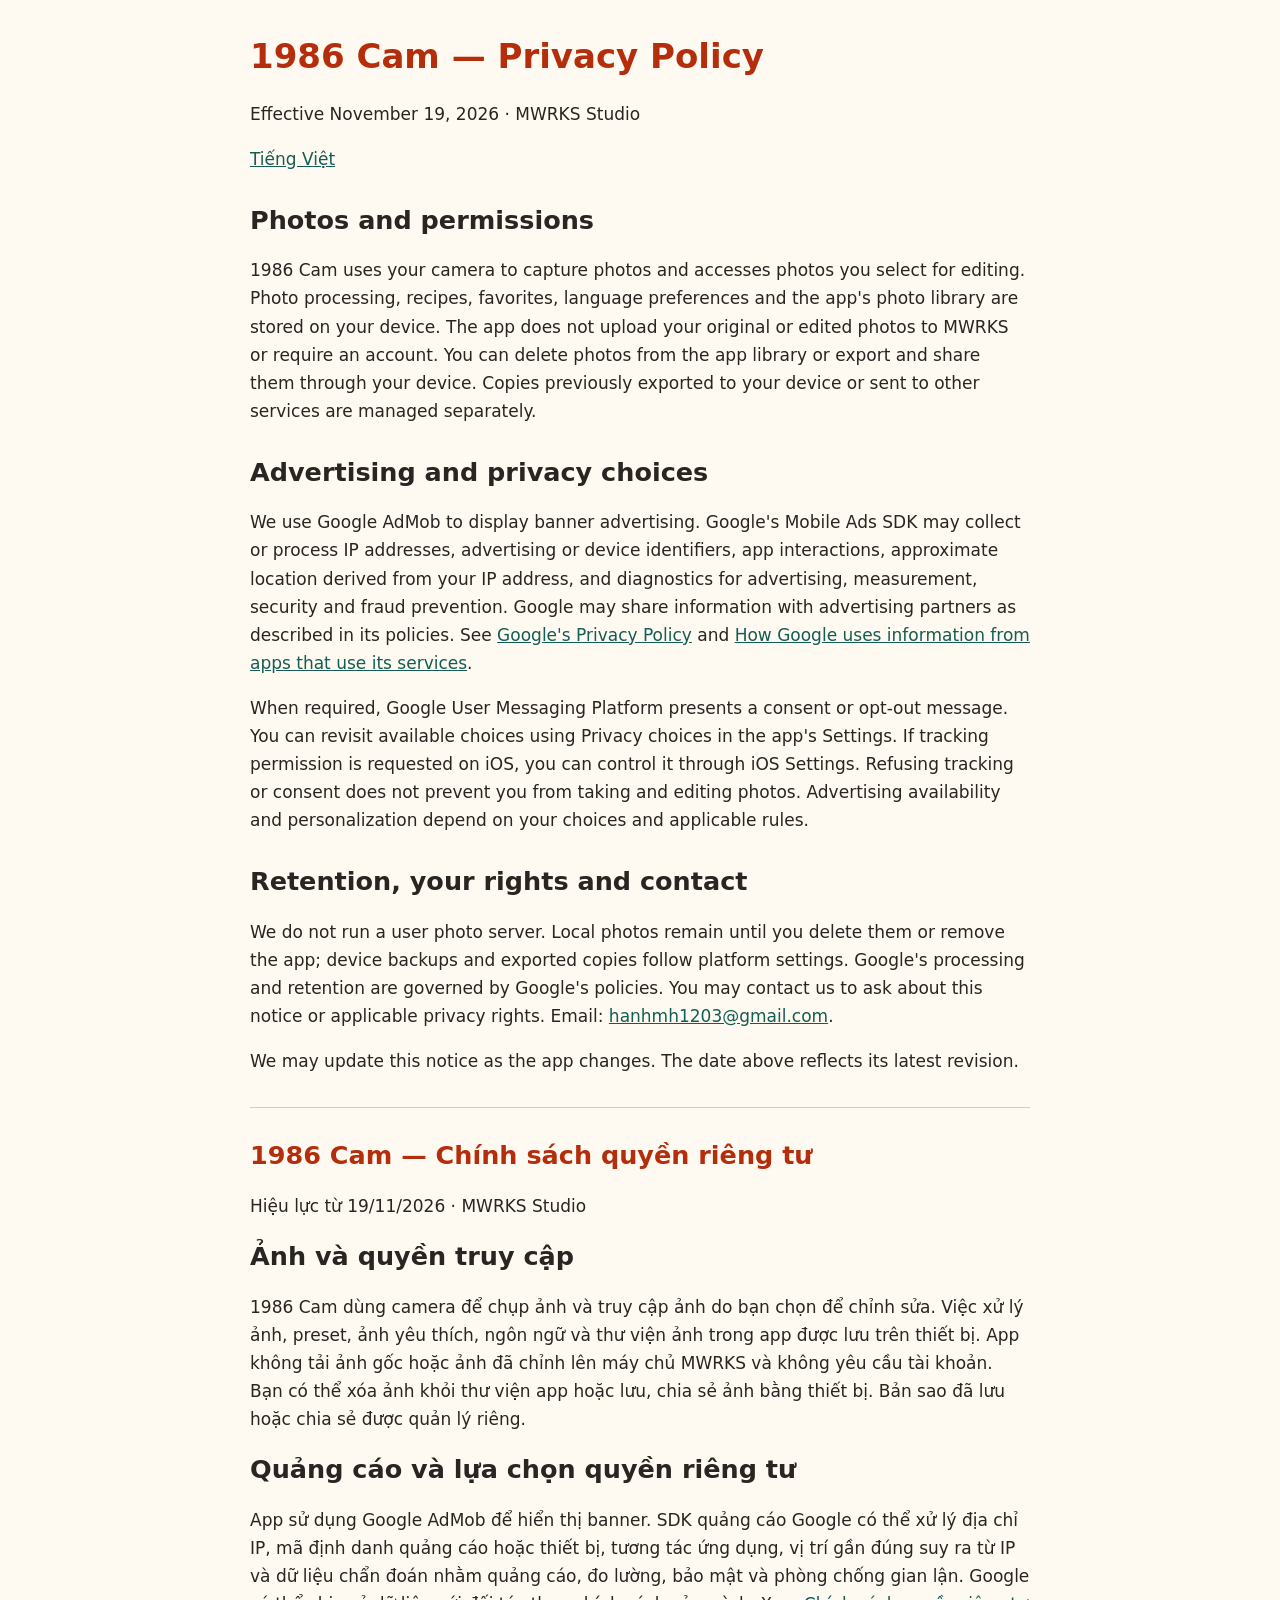
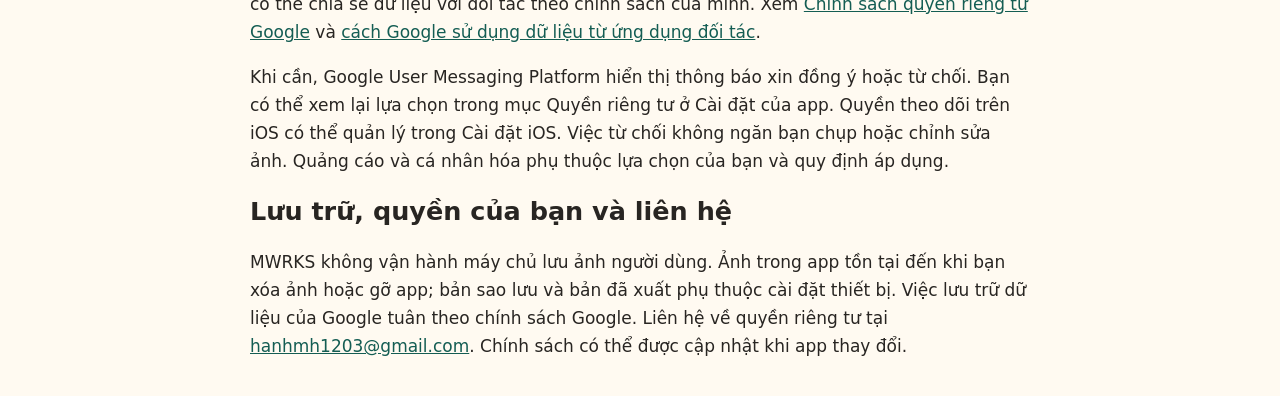
==== 1986cam/privacy.html @ 345cb7e1 "Publish 1986 Cam privacy policy" ====
<!doctype html>
<html lang="en">
<head><meta charset="utf-8"><meta name="viewport" content="width=device-width,initial-scale=1"><title>1986 Cam | Privacy Policy</title>
<style>body{font:17px/1.65 system-ui,sans-serif;max-width:780px;margin:36px auto;padding:0 22px;color:#282522;background:#fffaf1}h1,h2{line-height:1.2}h1{color:#b42e0b}a{color:#145d53}section{margin:2rem 0}hr{border:0;border-top:1px solid #ccc}</style></head>
<body><h1>1986 Cam — Privacy Policy</h1><p>Effective November 19, 2026 · MWRKS Studio</p><p><a href="#vi">Tiếng Việt</a></p>
<section><h2>Photos and permissions</h2><p>1986 Cam uses your camera to capture photos and accesses photos you select for editing. Photo processing, recipes, favorites, language preferences and the app's photo library are stored on your device. The app does not upload your original or edited photos to MWRKS or require an account. You can delete photos from the app library or export and share them through your device. Copies previously exported to your device or sent to other services are managed separately.</p></section>
<section><h2>Advertising and privacy choices</h2><p>We use Google AdMob to display banner advertising. Google's Mobile Ads SDK may collect or process IP addresses, advertising or device identifiers, app interactions, approximate location derived from your IP address, and diagnostics for advertising, measurement, security and fraud prevention. Google may share information with advertising partners as described in its policies. See <a href="https://policies.google.com/privacy">Google's Privacy Policy</a> and <a href="https://policies.google.com/technologies/partner-sites">How Google uses information from apps that use its services</a>.</p><p>When required, Google User Messaging Platform presents a consent or opt-out message. You can revisit available choices using Privacy choices in the app's Settings. If tracking permission is requested on iOS, you can control it through iOS Settings. Refusing tracking or consent does not prevent you from taking and editing photos. Advertising availability and personalization depend on your choices and applicable rules.</p></section>
<section><h2>Retention, your rights and contact</h2><p>We do not run a user photo server. Local photos remain until you delete them or remove the app; device backups and exported copies follow platform settings. Google's processing and retention are governed by Google's policies. You may contact us to ask about this notice or applicable privacy rights. Email: <a href="mailto:hanhmh1203@gmail.com">hanhmh1203@gmail.com</a>.</p><p>We may update this notice as the app changes. The date above reflects its latest revision.</p></section>
<hr><section id="vi" lang="vi"><h1>1986 Cam — Chính sách quyền riêng tư</h1><p>Hiệu lực từ 19/11/2026 · MWRKS Studio</p><h2>Ảnh và quyền truy cập</h2><p>1986 Cam dùng camera để chụp ảnh và truy cập ảnh do bạn chọn để chỉnh sửa. Việc xử lý ảnh, preset, ảnh yêu thích, ngôn ngữ và thư viện ảnh trong app được lưu trên thiết bị. App không tải ảnh gốc hoặc ảnh đã chỉnh lên máy chủ MWRKS và không yêu cầu tài khoản. Bạn có thể xóa ảnh khỏi thư viện app hoặc lưu, chia sẻ ảnh bằng thiết bị. Bản sao đã lưu hoặc chia sẻ được quản lý riêng.</p><h2>Quảng cáo và lựa chọn quyền riêng tư</h2><p>App sử dụng Google AdMob để hiển thị banner. SDK quảng cáo Google có thể xử lý địa chỉ IP, mã định danh quảng cáo hoặc thiết bị, tương tác ứng dụng, vị trí gần đúng suy ra từ IP và dữ liệu chẩn đoán nhằm quảng cáo, đo lường, bảo mật và phòng chống gian lận. Google có thể chia sẻ dữ liệu với đối tác theo chính sách của mình. Xem <a href="https://policies.google.com/privacy?hl=vi">Chính sách quyền riêng tư Google</a> và <a href="https://policies.google.com/technologies/partner-sites?hl=vi">cách Google sử dụng dữ liệu từ ứng dụng đối tác</a>.</p><p>Khi cần, Google User Messaging Platform hiển thị thông báo xin đồng ý hoặc từ chối. Bạn có thể xem lại lựa chọn trong mục Quyền riêng tư ở Cài đặt của app. Quyền theo dõi trên iOS có thể quản lý trong Cài đặt iOS. Việc từ chối không ngăn bạn chụp hoặc chỉnh sửa ảnh. Quảng cáo và cá nhân hóa phụ thuộc lựa chọn của bạn và quy định áp dụng.</p><h2>Lưu trữ, quyền của bạn và liên hệ</h2><p>MWRKS không vận hành máy chủ lưu ảnh người dùng. Ảnh trong app tồn tại đến khi bạn xóa ảnh hoặc gỡ app; bản sao lưu và bản đã xuất phụ thuộc cài đặt thiết bị. Việc lưu trữ dữ liệu của Google tuân theo chính sách Google. Liên hệ về quyền riêng tư tại <a href="mailto:hanhmh1203@gmail.com">hanhmh1203@gmail.com</a>. Chính sách có thể được cập nhật khi app thay đổi.</p></section>
</body></html>
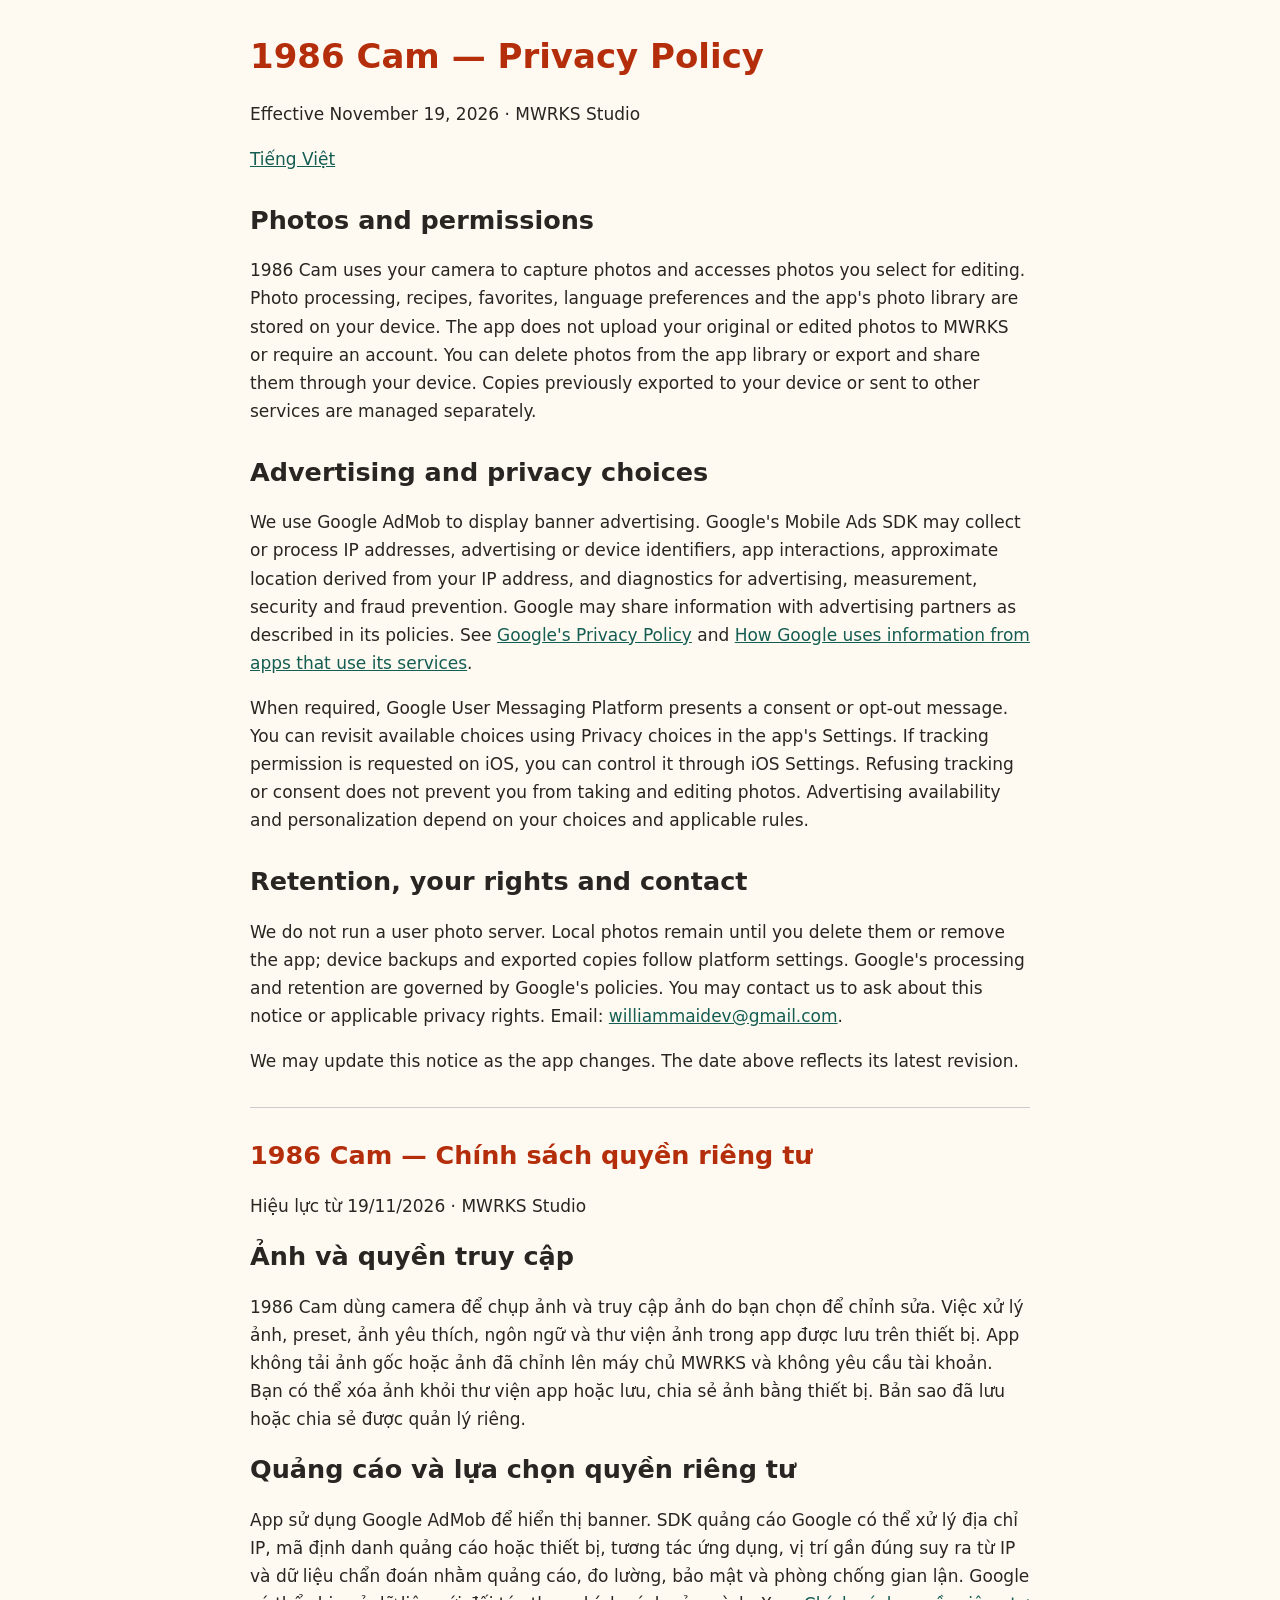
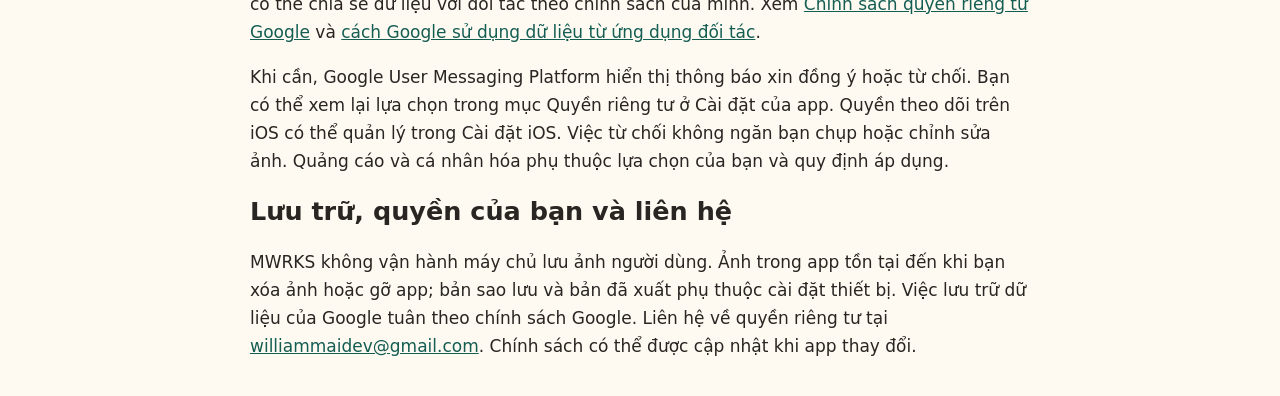
==== commit c6957b50: "Update 1986 Cam privacy contact email" ====
--- a/1986cam/privacy.html
+++ b/1986cam/privacy.html
@@ -5,6 +5,6 @@
 <body><h1>1986 Cam — Privacy Policy</h1><p>Effective November 19, 2026 · MWRKS Studio</p><p><a href="#vi">Tiếng Việt</a></p>
 <section><h2>Photos and permissions</h2><p>1986 Cam uses your camera to capture photos and accesses photos you select for editing. Photo processing, recipes, favorites, language preferences and the app's photo library are stored on your device. The app does not upload your original or edited photos to MWRKS or require an account. You can delete photos from the app library or export and share them through your device. Copies previously exported to your device or sent to other services are managed separately.</p></section>
 <section><h2>Advertising and privacy choices</h2><p>We use Google AdMob to display banner advertising. Google's Mobile Ads SDK may collect or process IP addresses, advertising or device identifiers, app interactions, approximate location derived from your IP address, and diagnostics for advertising, measurement, security and fraud prevention. Google may share information with advertising partners as described in its policies. See <a href="https://policies.google.com/privacy">Google's Privacy Policy</a> and <a href="https://policies.google.com/technologies/partner-sites">How Google uses information from apps that use its services</a>.</p><p>When required, Google User Messaging Platform presents a consent or opt-out message. You can revisit available choices using Privacy choices in the app's Settings. If tracking permission is requested on iOS, you can control it through iOS Settings. Refusing tracking or consent does not prevent you from taking and editing photos. Advertising availability and personalization depend on your choices and applicable rules.</p></section>
-<section><h2>Retention, your rights and contact</h2><p>We do not run a user photo server. Local photos remain until you delete them or remove the app; device backups and exported copies follow platform settings. Google's processing and retention are governed by Google's policies. You may contact us to ask about this notice or applicable privacy rights. Email: <a href="mailto:hanhmh1203@gmail.com">hanhmh1203@gmail.com</a>.</p><p>We may update this notice as the app changes. The date above reflects its latest revision.</p></section>
-<hr><section id="vi" lang="vi"><h1>1986 Cam — Chính sách quyền riêng tư</h1><p>Hiệu lực từ 19/11/2026 · MWRKS Studio</p><h2>Ảnh và quyền truy cập</h2><p>1986 Cam dùng camera để chụp ảnh và truy cập ảnh do bạn chọn để chỉnh sửa. Việc xử lý ảnh, preset, ảnh yêu thích, ngôn ngữ và thư viện ảnh trong app được lưu trên thiết bị. App không tải ảnh gốc hoặc ảnh đã chỉnh lên máy chủ MWRKS và không yêu cầu tài khoản. Bạn có thể xóa ảnh khỏi thư viện app hoặc lưu, chia sẻ ảnh bằng thiết bị. Bản sao đã lưu hoặc chia sẻ được quản lý riêng.</p><h2>Quảng cáo và lựa chọn quyền riêng tư</h2><p>App sử dụng Google AdMob để hiển thị banner. SDK quảng cáo Google có thể xử lý địa chỉ IP, mã định danh quảng cáo hoặc thiết bị, tương tác ứng dụng, vị trí gần đúng suy ra từ IP và dữ liệu chẩn đoán nhằm quảng cáo, đo lường, bảo mật và phòng chống gian lận. Google có thể chia sẻ dữ liệu với đối tác theo chính sách của mình. Xem <a href="https://policies.google.com/privacy?hl=vi">Chính sách quyền riêng tư Google</a> và <a href="https://policies.google.com/technologies/partner-sites?hl=vi">cách Google sử dụng dữ liệu từ ứng dụng đối tác</a>.</p><p>Khi cần, Google User Messaging Platform hiển thị thông báo xin đồng ý hoặc từ chối. Bạn có thể xem lại lựa chọn trong mục Quyền riêng tư ở Cài đặt của app. Quyền theo dõi trên iOS có thể quản lý trong Cài đặt iOS. Việc từ chối không ngăn bạn chụp hoặc chỉnh sửa ảnh. Quảng cáo và cá nhân hóa phụ thuộc lựa chọn của bạn và quy định áp dụng.</p><h2>Lưu trữ, quyền của bạn và liên hệ</h2><p>MWRKS không vận hành máy chủ lưu ảnh người dùng. Ảnh trong app tồn tại đến khi bạn xóa ảnh hoặc gỡ app; bản sao lưu và bản đã xuất phụ thuộc cài đặt thiết bị. Việc lưu trữ dữ liệu của Google tuân theo chính sách Google. Liên hệ về quyền riêng tư tại <a href="mailto:hanhmh1203@gmail.com">hanhmh1203@gmail.com</a>. Chính sách có thể được cập nhật khi app thay đổi.</p></section>
+<section><h2>Retention, your rights and contact</h2><p>We do not run a user photo server. Local photos remain until you delete them or remove the app; device backups and exported copies follow platform settings. Google's processing and retention are governed by Google's policies. You may contact us to ask about this notice or applicable privacy rights. Email: <a href="mailto:williammaidev@gmail.com">williammaidev@gmail.com</a>.</p><p>We may update this notice as the app changes. The date above reflects its latest revision.</p></section>
+<hr><section id="vi" lang="vi"><h1>1986 Cam — Chính sách quyền riêng tư</h1><p>Hiệu lực từ 19/11/2026 · MWRKS Studio</p><h2>Ảnh và quyền truy cập</h2><p>1986 Cam dùng camera để chụp ảnh và truy cập ảnh do bạn chọn để chỉnh sửa. Việc xử lý ảnh, preset, ảnh yêu thích, ngôn ngữ và thư viện ảnh trong app được lưu trên thiết bị. App không tải ảnh gốc hoặc ảnh đã chỉnh lên máy chủ MWRKS và không yêu cầu tài khoản. Bạn có thể xóa ảnh khỏi thư viện app hoặc lưu, chia sẻ ảnh bằng thiết bị. Bản sao đã lưu hoặc chia sẻ được quản lý riêng.</p><h2>Quảng cáo và lựa chọn quyền riêng tư</h2><p>App sử dụng Google AdMob để hiển thị banner. SDK quảng cáo Google có thể xử lý địa chỉ IP, mã định danh quảng cáo hoặc thiết bị, tương tác ứng dụng, vị trí gần đúng suy ra từ IP và dữ liệu chẩn đoán nhằm quảng cáo, đo lường, bảo mật và phòng chống gian lận. Google có thể chia sẻ dữ liệu với đối tác theo chính sách của mình. Xem <a href="https://policies.google.com/privacy?hl=vi">Chính sách quyền riêng tư Google</a> và <a href="https://policies.google.com/technologies/partner-sites?hl=vi">cách Google sử dụng dữ liệu từ ứng dụng đối tác</a>.</p><p>Khi cần, Google User Messaging Platform hiển thị thông báo xin đồng ý hoặc từ chối. Bạn có thể xem lại lựa chọn trong mục Quyền riêng tư ở Cài đặt của app. Quyền theo dõi trên iOS có thể quản lý trong Cài đặt iOS. Việc từ chối không ngăn bạn chụp hoặc chỉnh sửa ảnh. Quảng cáo và cá nhân hóa phụ thuộc lựa chọn của bạn và quy định áp dụng.</p><h2>Lưu trữ, quyền của bạn và liên hệ</h2><p>MWRKS không vận hành máy chủ lưu ảnh người dùng. Ảnh trong app tồn tại đến khi bạn xóa ảnh hoặc gỡ app; bản sao lưu và bản đã xuất phụ thuộc cài đặt thiết bị. Việc lưu trữ dữ liệu của Google tuân theo chính sách Google. Liên hệ về quyền riêng tư tại <a href="mailto:williammaidev@gmail.com">williammaidev@gmail.com</a>. Chính sách có thể được cập nhật khi app thay đổi.</p></section>
 </body></html>
